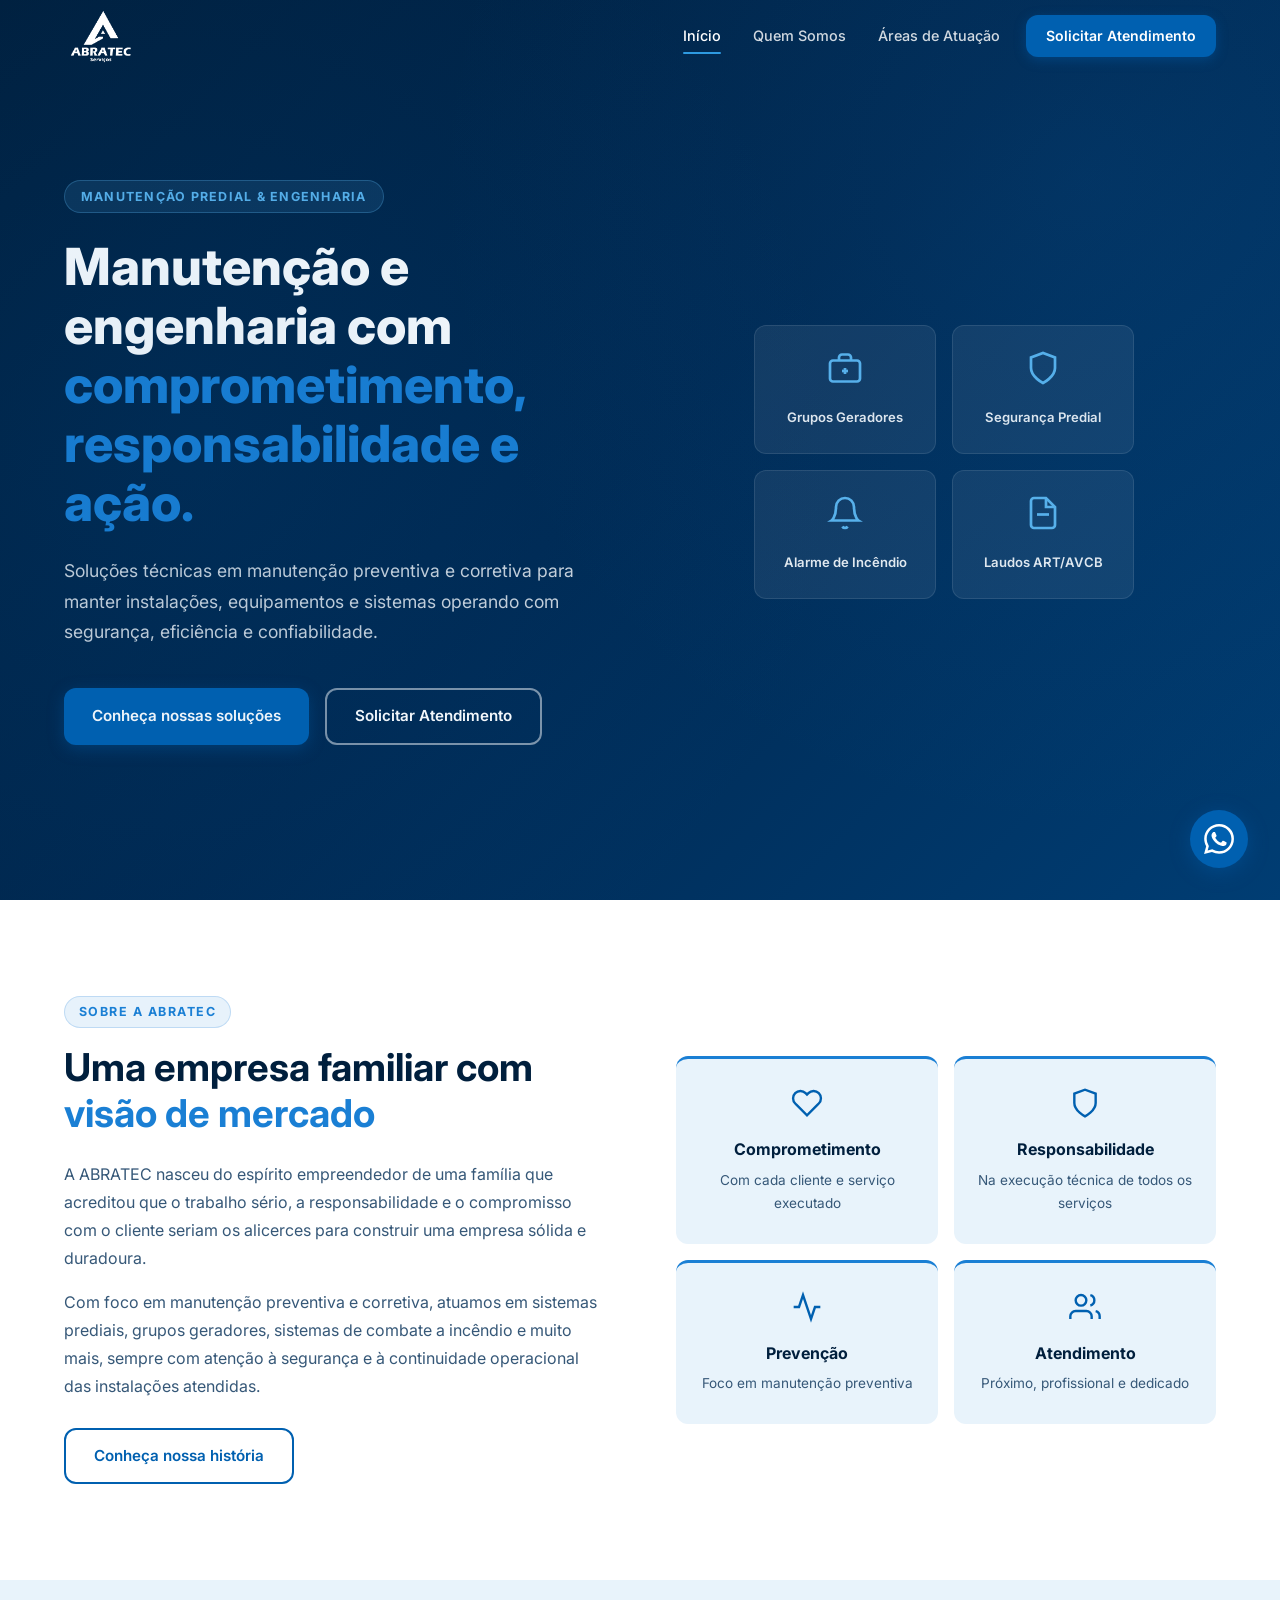
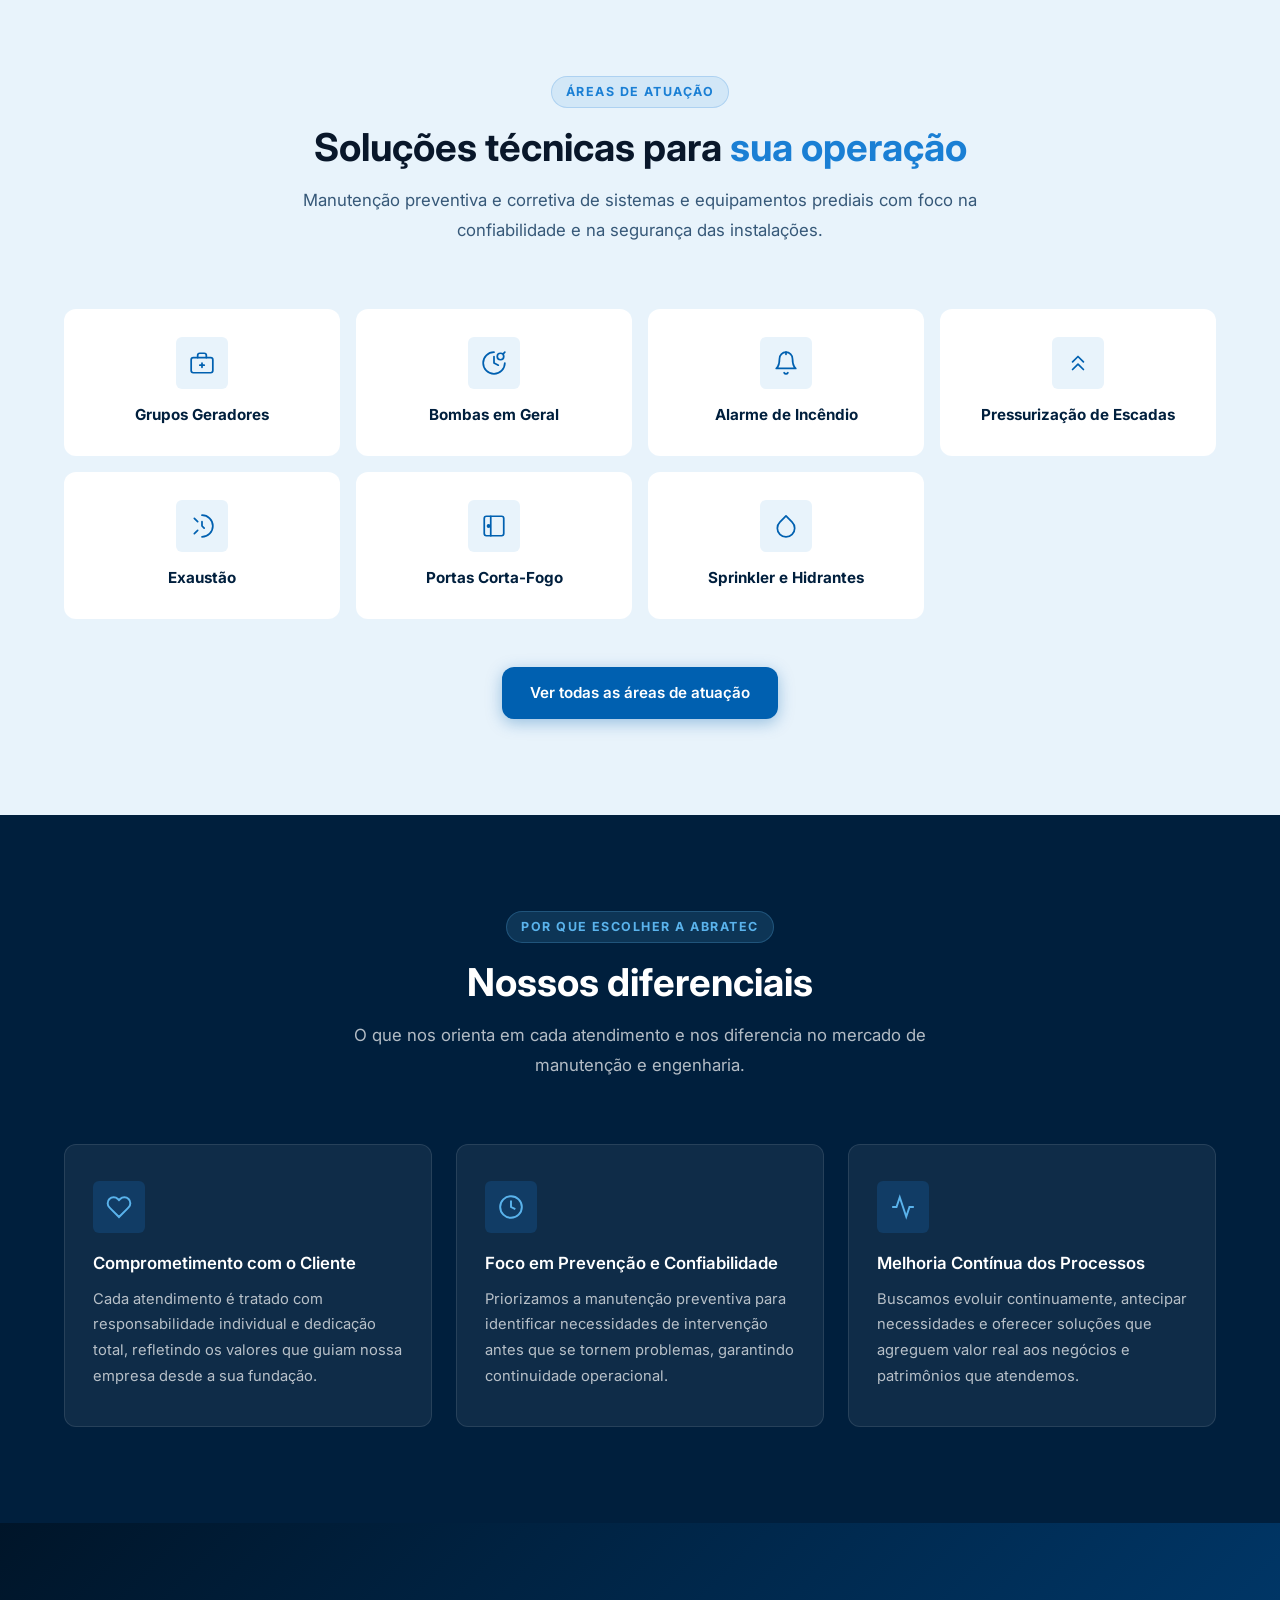
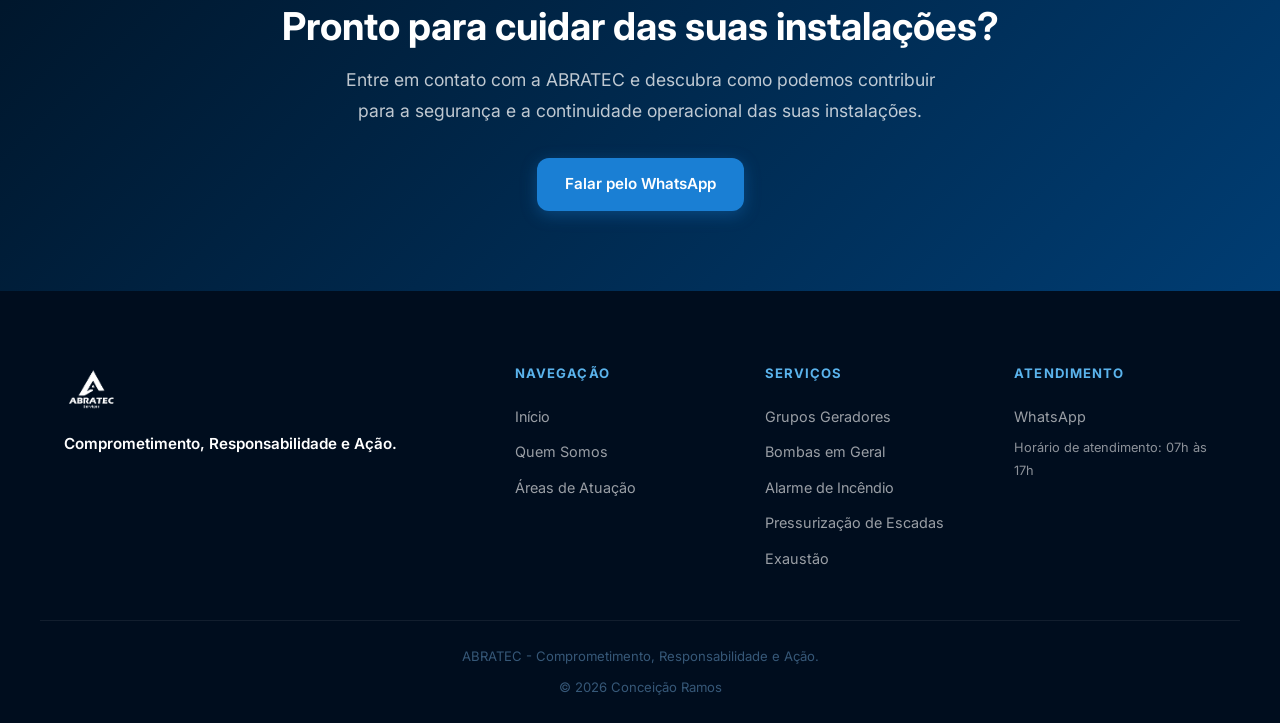
==== index.html @ 283c6325 "subida inicial" ====
<!DOCTYPE html>
<html lang="pt-BR">
<head>
  <meta charset="UTF-8">
  <meta name="viewport" content="width=device-width, initial-scale=1.0">
  <title>ABRATEC | Manutenção Predial, Sistemas de Segurança e Engenharia</title>
  <meta name="description" content="Conheça a ABRATEC, especializada em manutenção preventiva e corretiva de grupos geradores, bombas, sistemas de incêndio, pressurização, exaustão e soluções técnicas para AVCB.">
  <meta property="og:type"        content="website">
  <meta property="og:locale"      content="pt_BR">
  <meta property="og:site_name"   content="ABRATEC">
  <meta property="og:title"       content="ABRATEC | Manutenção Predial, Sistemas de Segurança e Engenharia">
  <meta property="og:description" content="Soluções técnicas em manutenção preventiva e corretiva para instalações, equipamentos e sistemas prediais.">
  <meta property="og:image"        content="assets/logob.png">
  <link rel="icon" type="image/png" href="assets/Logo.jpg">
  <link rel="preconnect" href="https://fonts.googleapis.com">
  <link rel="preconnect" href="https://fonts.gstatic.com" crossorigin>
  <link href="https://fonts.googleapis.com/css2?family=Inter:wght@300;400;500;600;700;800&display=swap" rel="stylesheet">
  <link rel="stylesheet" href="styles.css">
</head>
<body data-page="home">

  <div id="site-header"></div>

  <main>

    <!-- HERO -->
    <section class="hero" id="inicio">
      <div class="hero-bg" aria-hidden="true"></div>
      <div class="container hero-container">
        <div class="hero-content reveal">
          <span class="hero-badge">Manutenção Predial &amp; Engenharia</span>
          <h1>Manutenção e engenharia com <span class="accent">comprometimento, responsabilidade e ação.</span></h1>
          <p class="hero-desc">Soluções técnicas em manutenção preventiva e corretiva para manter instalações, equipamentos e sistemas operando com segurança, eficiência e confiabilidade.</p>
          <div class="hero-buttons">
            <a href="servicos.html" class="btn-primary">Conheça nossas soluções</a>
            <a href="https://w.app/abratec" data-wa-link class="btn-secondary" target="_blank" rel="noopener noreferrer">Solicitar Atendimento</a>
          </div>
        </div>
        <div class="hero-visual reveal reveal-d2" aria-hidden="true">
          <div class="hero-card-grid">
            <div class="hero-card">
              <div class="hero-card-icon"><svg viewBox="0 0 24 24" fill="none" stroke="currentColor" stroke-width="1.8"><rect x="2" y="7" width="20" height="14" rx="2"/><path d="M16 7V5a2 2 0 0 0-2-2h-4a2 2 0 0 0-2 2v2"/><line x1="12" y1="12" x2="12" y2="16"/><line x1="10" y1="14" x2="14" y2="14"/></svg></div>
              <p>Grupos Geradores</p>
            </div>
            <div class="hero-card">
              <div class="hero-card-icon"><svg viewBox="0 0 24 24" fill="none" stroke="currentColor" stroke-width="1.8"><path d="M12 22s8-4 8-10V5l-8-3-8 3v7c0 6 8 10 8 10z"/></svg></div>
              <p>Segurança Predial</p>
            </div>
            <div class="hero-card">
              <div class="hero-card-icon"><svg viewBox="0 0 24 24" fill="none" stroke="currentColor" stroke-width="1.8"><path d="M18 8A6 6 0 0 0 6 8c0 7-3 9-3 9h18s-3-2-3-9"/><path d="M13.73 21a2 2 0 0 1-3.46 0"/></svg></div>
              <p>Alarme de Incêndio</p>
            </div>
            <div class="hero-card">
              <div class="hero-card-icon"><svg viewBox="0 0 24 24" fill="none" stroke="currentColor" stroke-width="1.8"><path d="M14 2H6a2 2 0 0 0-2 2v16a2 2 0 0 0 2 2h12a2 2 0 0 0 2-2V8z"/><polyline points="14 2 14 8 20 8"/><line x1="16" y1="13" x2="8" y2="13"/></svg></div>
              <p>Laudos ART/AVCB</p>
            </div>
          </div>
        </div>
      </div>
    </section>

    <!-- SOBRE -->
    <section class="sobre-home section-pad">
      <div class="container">
        <div class="sobre-grid">
          <div class="sobre-text reveal">
            <span class="section-label">Sobre a ABRATEC</span>
            <h2>Uma empresa familiar com <span class="accent">visão de mercado</span></h2>
            <p>A ABRATEC nasceu do espírito empreendedor de uma família que acreditou que o trabalho sério, a responsabilidade e o compromisso com o cliente seriam os alicerces para construir uma empresa sólida e duradoura.</p>
            <p>Com foco em manutenção preventiva e corretiva, atuamos em sistemas prediais, grupos geradores, sistemas de combate a incêndio e muito mais, sempre com atenção à segurança e à continuidade operacional das instalações atendidas.</p>
            <a href="quem-somos.html" class="btn-outline">Conheça nossa história</a>
          </div>
          <div class="sobre-visual reveal reveal-d2" aria-hidden="true">
            <div class="sobre-stat">
              <div class="stat-icon"><svg viewBox="0 0 24 24" fill="none" stroke="currentColor" stroke-width="1.8"><path d="M20.84 4.61a5.5 5.5 0 0 0-7.78 0L12 5.67l-1.06-1.06a5.5 5.5 0 0 0-7.78 7.78l1.06 1.06L12 21.23l7.78-7.78 1.06-1.06a5.5 5.5 0 0 0 0-7.78z"/></svg></div>
              <h4>Comprometimento</h4>
              <p>Com cada cliente e serviço executado</p>
            </div>
            <div class="sobre-stat">
              <div class="stat-icon"><svg viewBox="0 0 24 24" fill="none" stroke="currentColor" stroke-width="1.8"><path d="M12 22s8-4 8-10V5l-8-3-8 3v7c0 6 8 10 8 10z"/></svg></div>
              <h4>Responsabilidade</h4>
              <p>Na execução técnica de todos os serviços</p>
            </div>
            <div class="sobre-stat">
              <div class="stat-icon"><svg viewBox="0 0 24 24" fill="none" stroke="currentColor" stroke-width="1.8"><polyline points="22 12 18 12 15 21 9 3 6 12 2 12"/></svg></div>
              <h4>Prevenção</h4>
              <p>Foco em manutenção preventiva</p>
            </div>
            <div class="sobre-stat">
              <div class="stat-icon"><svg viewBox="0 0 24 24" fill="none" stroke="currentColor" stroke-width="1.8"><path d="M17 21v-2a4 4 0 0 0-4-4H5a4 4 0 0 0-4 4v2"/><circle cx="9" cy="7" r="4"/><path d="M23 21v-2a4 4 0 0 0-3-3.87"/><path d="M16 3.13a4 4 0 0 1 0 7.75"/></svg></div>
              <h4>Atendimento</h4>
              <p>Próximo, profissional e dedicado</p>
            </div>
          </div>
        </div>
      </div>
    </section>

    <!-- SERVIÇOS RESUMO -->
    <section class="servicos-resumo section-pad">
      <div class="container">
        <div class="section-header reveal">
          <span class="section-label">Áreas de Atuação</span>
          <h2>Soluções técnicas para <span class="accent">sua operação</span></h2>
          <p>Manutenção preventiva e corretiva de sistemas e equipamentos prediais com foco na confiabilidade e na segurança das instalações.</p>
        </div>
        <div class="servicos-mini-grid" id="servicosResumoGrid">
          <!-- Injetado pelo script.js -->
        </div>
        <div class="servicos-resumo-cta reveal">
          <a href="servicos.html" class="btn-primary">Ver todas as áreas de atuação</a>
        </div>
      </div>
    </section>

    <!-- DIFERENCIAIS -->
    <section class="diferenciais-home section-pad">
      <div class="container">
        <div class="section-header reveal">
          <span class="section-label">Por que escolher a ABRATEC</span>
          <h2>Nossos diferenciais</h2>
          <p>O que nos orienta em cada atendimento e nos diferencia no mercado de manutenção e engenharia.</p>
        </div>
        <div class="dif-home-grid">
          <div class="dif-home-card reveal">
            <div class="dif-home-icon"><svg viewBox="0 0 24 24" fill="none" stroke="currentColor" stroke-width="1.8"><path d="M20.84 4.61a5.5 5.5 0 0 0-7.78 0L12 5.67l-1.06-1.06a5.5 5.5 0 0 0-7.78 7.78l1.06 1.06L12 21.23l7.78-7.78 1.06-1.06a5.5 5.5 0 0 0 0-7.78z"/></svg></div>
            <h3>Comprometimento com o Cliente</h3>
            <p>Cada atendimento é tratado com responsabilidade individual e dedicação total, refletindo os valores que guiam nossa empresa desde a sua fundação.</p>
          </div>
          <div class="dif-home-card reveal reveal-d1">
            <div class="dif-home-icon"><svg viewBox="0 0 24 24" fill="none" stroke="currentColor" stroke-width="1.8"><circle cx="12" cy="12" r="10"/><path d="M12 6v6l4 2"/></svg></div>
            <h3>Foco em Prevenção e Confiabilidade</h3>
            <p>Priorizamos a manutenção preventiva para identificar necessidades de intervenção antes que se tornem problemas, garantindo continuidade operacional.</p>
          </div>
          <div class="dif-home-card reveal reveal-d2">
            <div class="dif-home-icon"><svg viewBox="0 0 24 24" fill="none" stroke="currentColor" stroke-width="1.8"><polyline points="22 12 18 12 15 21 9 3 6 12 2 12"/></svg></div>
            <h3>Melhoria Contínua dos Processos</h3>
            <p>Buscamos evoluir continuamente, antecipar necessidades e oferecer soluções que agreguem valor real aos negócios e patrimônios que atendemos.</p>
          </div>
        </div>
      </div>
    </section>

    <!-- CTA BAND -->
    <section class="cta-band">
      <div class="container cta-band-inner">
        <h2>Pronto para cuidar das suas instalações?</h2>
        <p>Entre em contato com a ABRATEC e descubra como podemos contribuir para a segurança e a continuidade operacional das suas instalações.</p>
        <div class="cta-band-buttons">
          <a href="https://w.app/abratec" data-wa-link class="btn-blue-light" target="_blank" rel="noopener noreferrer">Falar pelo WhatsApp</a>
        </div>
      </div>
    </section>

  </main>

  <div id="site-footer"></div>
  <div id="site-float"></div>

  <script src="config.js"></script>
  <script src="components.js"></script>
  <script src="script.js"></script>
</body>
</html>
---- styles.css ----
/* ============================================================
   ABRATEC — Estilos Globais (todas as páginas)
   Paleta: exclusivamente tons de azul + branco
   ============================================================ */
:root {
  --navy-900:  #000d1e;
  --navy-800:  #001529;
  --navy-700:  #001f3d;
  --navy-600:  #002952;
  --blue-500:  #003d73;
  --blue-400:  #004f94;
  --blue-300:  #0060b0;
  --blue-200:  #1a7fd4;
  --blue-150:  #2e9ae0;
  --blue-100:  #5ab3ec;
  --blue-050:  #c2e0f6;
  --sky:       #e8f3fb;
  --sky-deep:  #d0e8f5;
  --white:     #ffffff;
  --off-white: #f2f7fb;
  --text:      #09172a;
  --text-muted:#365878;
  --radius-sm: 6px;
  --radius:    12px;
  --radius-lg: 20px;
  --shadow-sm: 0 2px 8px rgba(0,20,60,.08);
  --shadow:    0 6px 24px rgba(0,20,60,.13);
  --shadow-lg: 0 16px 48px rgba(0,20,60,.2);
  --transition:all .25s ease;
  --header-h:  72px;
}

*,*::before,*::after{box-sizing:border-box;margin:0;padding:0}
html{scroll-behavior:smooth}
body{font-family:'Inter',sans-serif;color:var(--text);background:var(--white);line-height:1.6;-webkit-font-smoothing:antialiased}
img{max-width:100%;height:auto;display:block}
a{color:inherit;text-decoration:none}
ul{list-style:none}
button{font-family:inherit;cursor:pointer;border:none;background:none}
input,select,textarea{font-family:inherit;font-size:inherit}
[hidden]{display:none!important}

.container{width:100%;max-width:1200px;margin:0 auto;padding:0 24px}
.section-pad{padding:96px 0}

h1{font-size:clamp(2rem,4vw,3.2rem);font-weight:800;line-height:1.15}
h2{font-size:clamp(1.6rem,3vw,2.4rem);font-weight:700;line-height:1.2}
h3{font-size:1.2rem;font-weight:600;line-height:1.3}
p{line-height:1.75;color:var(--text-muted)}
.accent{color:var(--blue-200)}

.section-header{text-align:center;max-width:720px;margin:0 auto 64px}
.section-header h2{margin-bottom:16px}
.section-header p{font-size:1.05rem}
.section-label{display:inline-block;font-size:.78rem;font-weight:700;letter-spacing:.12em;text-transform:uppercase;color:var(--blue-200);background:rgba(26,127,212,.1);border:1px solid rgba(26,127,212,.2);padding:5px 14px;border-radius:20px;margin-bottom:16px}

/* Buttons */
.btn-primary,.btn-secondary,.btn-outline,.btn-blue-light{display:inline-flex;align-items:center;gap:8px;padding:14px 28px;border-radius:var(--radius);font-weight:600;font-size:.95rem;transition:var(--transition);cursor:pointer;text-align:center;justify-content:center}
.btn-primary{background:var(--blue-300);color:var(--white);box-shadow:0 4px 16px rgba(0,96,176,.35)}
.btn-primary:hover{background:var(--blue-400);transform:translateY(-2px);box-shadow:0 6px 20px rgba(0,96,176,.45)}
.btn-secondary{background:transparent;color:var(--white);border:2px solid rgba(255,255,255,.5)}
.btn-secondary:hover{background:rgba(255,255,255,.1);border-color:var(--white);transform:translateY(-2px)}
.btn-outline{background:transparent;color:var(--blue-300);border:2px solid var(--blue-300)}
.btn-outline:hover{background:var(--blue-300);color:var(--white);transform:translateY(-2px)}
.btn-blue-light{background:var(--blue-200);color:var(--white);box-shadow:0 4px 16px rgba(26,127,212,.35)}
.btn-blue-light:hover{background:var(--blue-300);transform:translateY(-2px)}

/* Reveal */
.reveal{opacity:0;transform:translateY(28px);transition:opacity .6s ease,transform .6s ease}
.reveal.reveal-d1{transition-delay:.1s}
.reveal.reveal-d2{transition-delay:.2s}
.reveal.reveal-d3{transition-delay:.3s}
.reveal.reveal-d4{transition-delay:.4s}
.reveal.visible{opacity:1;transform:none}

/* ── HEADER ─────────────────────── */
#mainHeader{position:fixed;top:0;left:0;right:0;z-index:1000;height:var(--header-h);background:transparent;transition:background .35s,box-shadow .35s}
#mainHeader.scrolled{background:rgba(0,21,41,.96);backdrop-filter:blur(12px);box-shadow:0 2px 20px rgba(0,0,0,.25)}
body.page-inner #mainHeader{background:var(--navy-800);box-shadow:0 2px 16px rgba(0,0,0,.2)}
.header-inner{display:flex;align-items:center;justify-content:space-between;height:100%;max-width:1200px;margin:0 auto;padding:0 24px}
.logo-link{display:flex;align-items:center;flex-shrink:0}
.logo-img{height:70px;width:auto;filter:brightness(10)}
.nav-links{display:flex;align-items:center;gap:4px}
.nav-link{color:rgba(255,255,255,.82);font-size:.9rem;font-weight:500;padding:8px 14px;border-radius:var(--radius-sm);transition:var(--transition);position:relative}
.nav-link::after{content:'';position:absolute;bottom:2px;left:14px;right:14px;height:2px;background:var(--blue-150);transform:scaleX(0);transition:transform .25s;border-radius:2px}
.nav-link:hover,.nav-link.active{color:var(--white)}
.nav-link:hover::after,.nav-link.active::after{transform:scaleX(1)}
.btn-nav-cta{background:var(--blue-300);color:var(--white)!important;padding:10px 20px;border-radius:var(--radius);font-weight:600;font-size:.88rem;margin-left:8px;transition:var(--transition);box-shadow:0 3px 12px rgba(0,96,176,.4);white-space:nowrap}
.btn-nav-cta:hover{background:var(--blue-400);transform:translateY(-1px)}
.btn-nav-cta::after{display:none!important}
.hamburger{display:none;flex-direction:column;justify-content:center;gap:5px;width:40px;height:40px;padding:6px}
.hamburger span{display:block;height:2px;background:var(--white);border-radius:2px;transition:var(--transition)}
.hamburger.open span:nth-child(1){transform:translateY(7px) rotate(45deg)}
.hamburger.open span:nth-child(2){opacity:0}
.hamburger.open span:nth-child(3){transform:translateY(-7px) rotate(-45deg)}

/* ── PAGE BANNER (sub-pages) ─────── */
.page-banner{background:linear-gradient(135deg,var(--navy-700) 0%,var(--navy-600) 60%,var(--blue-500) 100%);padding:calc(var(--header-h) + 64px) 0 64px;text-align:center;color:var(--white);position:relative;overflow:hidden}
body[data-page="servicos"] .page-banner{padding:calc(var(--header-h) + 32px) 0 32px}
.page-banner::before{content:'';position:absolute;inset:0;background:radial-gradient(circle at 80% 50%,rgba(26,127,212,.08) 0%,transparent 60%);pointer-events:none}
.page-banner .container{position:relative;z-index:1}
.page-banner h1{color:var(--white);margin-bottom:12px}
.page-banner .breadcrumb{font-size:.88rem;color:rgba(255,255,255,.65);display:flex;justify-content:center;align-items:center;gap:8px}
.page-banner .breadcrumb a{color:var(--blue-100)}
.page-banner .breadcrumb a:hover{color:var(--white)}
.page-banner .breadcrumb span{color:rgba(255,255,255,.4)}

/* ── HERO ────────────────────────── */
.hero{min-height:100vh;background:linear-gradient(135deg,var(--navy-700) 0%,var(--navy-600) 50%,var(--blue-500) 100%);display:flex;align-items:center;position:relative;overflow:hidden;padding:calc(var(--header-h) + 48px) 0 96px}
.hero-bg{position:absolute;inset:0;background-image:radial-gradient(circle at 15% 50%,rgba(0,96,176,.12) 0%,transparent 55%),radial-gradient(circle at 85% 20%,rgba(26,127,212,.1) 0%,transparent 50%);pointer-events:none}
.hero-container{display:grid;grid-template-columns:1fr 1fr;gap:64px;align-items:center}
.hero-content{color:var(--white)}
.hero-badge{display:inline-block;font-size:.78rem;font-weight:700;letter-spacing:.1em;text-transform:uppercase;color:var(--blue-100);background:rgba(90,179,236,.12);border:1px solid rgba(90,179,236,.3);padding:6px 16px;border-radius:20px;margin-bottom:24px}
.hero h1{color:var(--white);margin-bottom:24px}
.hero-desc{font-size:1.1rem;color:rgba(255,255,255,.8);margin-bottom:40px;max-width:540px}
.hero-buttons{display:flex;gap:16px;flex-wrap:wrap}
.hero-visual{display:flex;align-items:center;justify-content:center}
.hero-card-grid{display:grid;grid-template-columns:1fr 1fr;gap:16px;width:100%;max-width:380px}
.hero-card{background:rgba(255,255,255,.07);border:1px solid rgba(255,255,255,.1);border-radius:var(--radius);padding:24px 20px;text-align:center;transition:var(--transition)}
.hero-card:hover{background:rgba(255,255,255,.13);transform:translateY(-4px);border-color:rgba(90,179,236,.4)}
.hero-card-icon{color:var(--blue-100);margin-bottom:12px}
.hero-card-icon svg{width:36px;height:36px;margin:0 auto}
.hero-card p{font-size:.82rem;font-weight:600;color:rgba(255,255,255,.9);margin:0}

/* ── SOBRE HOME ──────────────────── */
.sobre-home{background:var(--white)}
.sobre-grid{display:grid;grid-template-columns:1fr 1fr;gap:72px;align-items:center}
.sobre-visual{display:grid;grid-template-columns:1fr 1fr;gap:16px}
.sobre-stat{background:var(--sky);border-radius:var(--radius);padding:28px 24px;text-align:center;border-top:3px solid var(--blue-200);transition:var(--transition)}
.sobre-stat:hover{transform:translateY(-4px);box-shadow:var(--shadow)}
.sobre-stat .stat-icon{color:var(--blue-300);margin-bottom:10px}
.sobre-stat .stat-icon svg{width:32px;height:32px;margin:0 auto}
.sobre-stat h4{color:var(--navy-700);margin-bottom:6px;font-size:1rem}
.sobre-stat p{font-size:.85rem;margin:0}
.sobre-text h2{margin-bottom:24px;color:var(--navy-700)}
.sobre-text p{margin-bottom:16px}
.sobre-text .btn-outline{margin-top:12px}

/* ── SERVIÇOS RESUMO HOME ────────── */
.servicos-resumo{background:var(--sky)}
.servicos-mini-grid{display:grid;grid-template-columns:repeat(4,1fr);gap:16px;margin-bottom:48px}
.servico-mini{background:var(--white);border-radius:var(--radius);padding:28px 20px;text-align:center;border-bottom:3px solid transparent;transition:var(--transition)}
.servico-mini:hover{border-bottom-color:var(--blue-200);transform:translateY(-4px);box-shadow:var(--shadow)}
.servico-mini-icon{width:52px;height:52px;background:var(--sky);border-radius:var(--radius-sm);display:flex;align-items:center;justify-content:center;color:var(--blue-300);margin:0 auto 16px}
.servico-mini-icon svg{width:26px;height:26px}
.servico-mini h4{color:var(--navy-700);font-size:.95rem;line-height:1.3}
.servicos-resumo-cta{text-align:center}

/* ── DIFERENCIAIS HOME ───────────── */
.diferenciais-home{background:var(--navy-700)}
.diferenciais-home .section-header{max-width:640px}
.diferenciais-home .section-header h2{color:var(--white)}
.diferenciais-home .section-header p{color:rgba(255,255,255,.7)}
.diferenciais-home .section-label{background:rgba(90,179,236,.15);color:var(--blue-100);border-color:rgba(90,179,236,.25)}
.dif-home-grid{display:grid;grid-template-columns:repeat(3,1fr);gap:24px}
.dif-home-card{background:rgba(255,255,255,.06);border:1px solid rgba(255,255,255,.1);border-radius:var(--radius);padding:36px 28px;transition:var(--transition)}
.dif-home-card:hover{background:rgba(255,255,255,.1);transform:translateY(-4px);border-color:rgba(90,179,236,.3)}
.dif-home-icon{width:52px;height:52px;background:rgba(26,127,212,.2);border-radius:var(--radius-sm);display:flex;align-items:center;justify-content:center;color:var(--blue-100);margin-bottom:20px}
.dif-home-icon svg{width:26px;height:26px}
.dif-home-card h3{color:var(--white);margin-bottom:12px;font-size:1.05rem}
.dif-home-card p{color:rgba(255,255,255,.7);font-size:.92rem}

/* ── EQUIPE TEASER HOME ──────────── */
.equipe-teaser{background:var(--off-white)}
.equipe-teaser-inner{display:grid;grid-template-columns:1fr 1fr;gap:64px;align-items:center}
.equipe-teaser-text h2{color:var(--navy-700);margin-bottom:16px}
.equipe-teaser-text p{margin-bottom:24px}
.eq-avatars{display:flex;gap:16px;flex-wrap:wrap}
.eq-avatar{width:72px;height:72px;border-radius:50%;background:var(--sky-deep);border:3px solid var(--blue-100);display:flex;align-items:center;justify-content:center;color:var(--blue-300);transition:var(--transition)}
.eq-avatar:hover{border-color:var(--blue-200);transform:scale(1.05)}
.eq-avatar svg{width:32px;height:32px}

/* ── CTA BAND ────────────────────── */
.cta-band{background:linear-gradient(135deg,var(--navy-800),var(--blue-500));padding:80px 0;text-align:center;position:relative;overflow:hidden}
.cta-band-inner{position:relative;z-index:1}
.cta-band h2{color:var(--white);margin-bottom:16px}
.cta-band p{color:rgba(255,255,255,.75);font-size:1.1rem;margin-bottom:32px;max-width:600px;margin-left:auto;margin-right:auto}
.cta-band-buttons{display:flex;gap:16px;justify-content:center;flex-wrap:wrap}

/* ── QUEM SOMOS ──────────────────── */
.qs-block{display:grid;grid-template-columns:80px 1fr;gap:32px;background:var(--white);border-radius:var(--radius-lg);padding:40px;margin-bottom:24px;box-shadow:var(--shadow-sm);border-left:4px solid var(--blue-200);transition:var(--transition)}
.qs-block:hover{box-shadow:var(--shadow)}
.qs-block-icon{width:64px;height:64px;background:linear-gradient(135deg,var(--blue-300),var(--blue-200));border-radius:var(--radius);display:flex;align-items:center;justify-content:center;color:var(--white);flex-shrink:0;margin-top:4px}
.qs-block-icon svg{width:30px;height:30px}
.qs-block-content h3{color:var(--navy-700);margin-bottom:16px;font-size:1.3rem}
.qs-block-content p{margin-bottom:14px}
.qs-block-content p:last-child{margin-bottom:0}
.qs-compromisso{background:linear-gradient(135deg,var(--navy-700),var(--blue-500));border-radius:var(--radius-lg);padding:52px 60px;margin:40px 0;position:relative;overflow:hidden}
.qs-compromisso::before{content:'\201C';position:absolute;top:-20px;left:28px;font-size:10rem;color:rgba(255,255,255,.06);font-family:Georgia,serif;line-height:1}
blockquote{position:relative;z-index:1}
blockquote p{font-size:1.15rem;color:rgba(255,255,255,.92);line-height:1.8;font-style:italic;margin-bottom:20px}
blockquote cite{font-size:.88rem;font-style:normal;color:var(--blue-100);font-weight:600}
.mvv-grid{display:grid;grid-template-columns:repeat(3,1fr);gap:24px;margin-top:48px}
.mvv-card{background:var(--sky);border-radius:var(--radius);padding:36px 28px;border-top:4px solid var(--blue-200);transition:var(--transition)}
.mvv-card:hover{transform:translateY(-4px);box-shadow:var(--shadow)}
.mvv-icon{width:48px;height:48px;background:rgba(0,61,115,.08);border-radius:var(--radius-sm);display:flex;align-items:center;justify-content:center;color:var(--blue-300);margin-bottom:20px}
.mvv-icon svg{width:24px;height:24px}
.mvv-card h3{color:var(--navy-700);margin-bottom:14px}
.mvv-card p{font-size:.92rem}
.valores-list li{font-size:.92rem;color:var(--text-muted);padding:6px 0;border-bottom:1px solid var(--blue-050);display:flex;align-items:center;gap:10px}
.valores-list li::before{content:'';width:8px;height:8px;border-radius:50%;background:var(--blue-200);flex-shrink:0}
.valores-list li:last-child{border-bottom:none}

/* ── SERVIÇOS PAGE ───────────────── */
.servicos-page{background:var(--off-white)}
.servicos-intro{padding:32px 0}
.servicos-grid-page{display:grid;grid-template-columns:repeat(auto-fill,minmax(300px,1fr));gap:24px;padding:32px 0 72px}
.servico-card{background:var(--white);border-radius:var(--radius-lg);padding:36px 28px;border:1px solid var(--blue-050);transition:var(--transition);display:flex;flex-direction:column;gap:16px}
.servico-card:hover{border-color:var(--blue-100);box-shadow:var(--shadow);transform:translateY(-4px)}
.servico-icon{width:60px;height:60px;background:linear-gradient(135deg,var(--blue-300),var(--blue-200));border-radius:var(--radius);display:flex;align-items:center;justify-content:center;color:var(--white)}
.servico-icon svg{width:30px;height:30px}
.servico-card h3{color:var(--navy-700);font-size:1.08rem}
.servico-card p{font-size:.92rem;line-height:1.7;flex:1}
.btn-wa-servico{display:inline-flex;align-items:center;gap:8px;padding:11px 20px;background:var(--blue-300);color:var(--white);border-radius:var(--radius-sm);font-size:.88rem;font-weight:600;width:fit-content;transition:var(--transition)}
.btn-wa-servico:hover{background:var(--blue-400);transform:translateY(-1px)}
.btn-wa-servico svg{width:18px;height:18px}
.servicos-page-cta{background:linear-gradient(135deg,var(--navy-700),var(--blue-500));border-radius:var(--radius-lg);padding:56px 48px;text-align:center;color:var(--white);margin-bottom:72px}
.servicos-page-cta h3{font-size:1.5rem;color:var(--white);margin-bottom:12px}
.servicos-page-cta p{color:rgba(255,255,255,.75);margin-bottom:28px;font-size:1.05rem}

/* ── EQUIPE PAGE ─────────────────── */
.equipe-aviso{display:flex;align-items:flex-start;gap:12px;background:rgba(0,96,176,.06);border:1px solid rgba(0,96,176,.2);border-radius:var(--radius);padding:18px 22px;margin-bottom:48px;font-size:.9rem}
.equipe-aviso svg{width:20px;height:20px;color:var(--blue-300);flex-shrink:0;margin-top:2px}
.equipe-aviso p{color:var(--text);line-height:1.5;margin:0}
.equipe-aviso code{background:rgba(0,0,0,.07);padding:1px 5px;border-radius:3px;font-size:.85rem}
.equipe-grid{display:grid;grid-template-columns:repeat(auto-fill,minmax(260px,1fr));gap:28px;padding-bottom:72px}
.equipe-card{background:var(--white);border-radius:var(--radius-lg);overflow:hidden;box-shadow:var(--shadow-sm);border:1px solid var(--blue-050);transition:var(--transition);text-align:center}
.equipe-card:hover{box-shadow:var(--shadow);transform:translateY(-4px);border-color:var(--blue-100)}
.equipe-foto{width:100%;aspect-ratio:1;background:linear-gradient(135deg,var(--sky),var(--sky-deep));display:flex;align-items:center;justify-content:center}
.equipe-foto img{width:100%;height:100%;object-fit:cover}
.foto-ph{width:88px;height:88px;border-radius:50%;background:var(--blue-050);display:flex;align-items:center;justify-content:center;color:var(--blue-200)}
.foto-ph svg{width:44px;height:44px}
.equipe-info{padding:28px 24px}
.equipe-info h3{color:var(--navy-700);margin-bottom:6px;font-size:1.05rem}
.equipe-cargo{font-size:.8rem;font-weight:700;color:var(--blue-200);text-transform:uppercase;letter-spacing:.07em;margin-bottom:14px}
.equipe-bio{font-size:.88rem;line-height:1.6}

/* ── CONTATO PAGE ────────────────── */
.contato-wrapper{display:grid;grid-template-columns:1fr 1.5fr;gap:64px;align-items:start;padding:72px 0}
.contato-info h3{color:var(--navy-700);font-size:1.35rem;margin-bottom:24px}
.btn-wa-grande{display:flex;align-items:center;gap:12px;background:var(--blue-300);color:var(--white);padding:16px 24px;border-radius:var(--radius);font-weight:700;font-size:1rem;margin-bottom:32px;transition:var(--transition);box-shadow:0 4px 16px rgba(0,96,176,.3)}
.btn-wa-grande:hover{background:var(--blue-400);transform:translateY(-2px)}
.btn-wa-grande svg{width:26px;height:26px;flex-shrink:0}
.contato-lista{display:flex;flex-direction:column;gap:20px}
.contato-lista li{display:flex;align-items:flex-start;gap:16px}
.contato-icon{width:44px;height:44px;background:var(--sky);border-radius:var(--radius-sm);display:flex;align-items:center;justify-content:center;color:var(--blue-300);flex-shrink:0}
.contato-icon svg{width:20px;height:20px}
.c-label{display:block;font-size:.75rem;font-weight:700;text-transform:uppercase;letter-spacing:.08em;color:var(--blue-200);margin-bottom:3px}
.c-valor{font-size:.95rem;font-weight:500;color:var(--text)}
.form-aviso{display:flex;gap:10px;align-items:flex-start;background:var(--sky);border:1px solid var(--blue-050);border-radius:var(--radius-sm);padding:13px 16px;margin-bottom:24px;font-size:.82rem;color:var(--text-muted);line-height:1.5}
.form-aviso svg{width:18px;height:18px;color:var(--blue-300);flex-shrink:0;margin-top:1px}
.form-row{display:grid;grid-template-columns:1fr 1fr;gap:16px}
.form-group{display:flex;flex-direction:column;gap:6px;margin-bottom:20px}
.form-group label{font-size:.85rem;font-weight:600;color:var(--navy-700)}
.form-group label span{color:var(--blue-200)}
.form-group input,.form-group textarea{padding:12px 14px;border:1.5px solid var(--blue-050);border-radius:var(--radius-sm);background:var(--sky);color:var(--text);transition:border-color .2s;outline:none;width:100%}
.form-group input:focus,.form-group textarea:focus{border-color:var(--blue-200);background:var(--white);box-shadow:0 0 0 3px rgba(26,127,212,.1)}
.form-group.error input,.form-group.error textarea{border-color:#c94040}
.form-err{font-size:.8rem;color:#c94040;display:none}
.form-group.error .form-err{display:block}
.btn-form-submit{width:100%;padding:16px;font-size:1rem;justify-content:center;border-radius:var(--radius-sm)}
.form-sucesso{background:linear-gradient(135deg,var(--navy-700),var(--blue-500));border-radius:var(--radius-lg);padding:48px 32px;text-align:center;color:var(--white)}
.sucesso-icon{width:72px;height:72px;background:var(--blue-200);border-radius:50%;display:flex;align-items:center;justify-content:center;margin:0 auto 24px}
.sucesso-icon svg{width:36px;height:36px;color:var(--white)}
.form-sucesso h3{color:var(--white);font-size:1.5rem;margin-bottom:12px}
.form-sucesso p{color:rgba(255,255,255,.8);margin-bottom:24px}

/* ── FOOTER ──────────────────────── */
#footer{background:var(--navy-900);color:rgba(255,255,255,.75)}
.footer-top{display:grid;grid-template-columns:2fr 1fr 1fr 1fr;gap:48px;max-width:1200px;margin:0 auto;padding:72px 24px 48px}
.footer-logo{height:52px;width:auto;margin-bottom:16px;filter:brightness(10)}
.footer-slogan{font-weight:600;font-size:.95rem;color:var(--white);margin-bottom:14px}
.footer-info{font-size:.85rem;color:rgba(255,255,255,.55);margin-bottom:4px}
.footer-info-sm{font-size:.8rem;margin-top:8px}
.footer-col h4{font-size:.82rem;font-weight:700;letter-spacing:.08em;text-transform:uppercase;color:var(--blue-100);margin-bottom:20px}
.footer-col ul{display:flex;flex-direction:column;gap:10px}
.footer-col a{font-size:.9rem;color:rgba(255,255,255,.6);transition:color .2s}
.footer-col a:hover{color:var(--white)}
.footer-bottom{border-top:1px solid rgba(255,255,255,.07);max-width:1200px;margin:0 auto;padding:24px;display:flex;flex-direction:column;justify-content:center;align-items:center;text-align:center;gap:8px;font-size:.82rem;color:rgba(255,255,255,.38)}

/* ── WHATSAPP + SCROLL TOP ───────── */
.whatsapp-float{position:fixed;bottom:32px;right:32px;z-index:900;width:58px;height:58px;background:var(--blue-300);border-radius:50%;display:flex;align-items:center;justify-content:center;box-shadow:0 4px 20px rgba(0,96,176,.4);transition:var(--transition);color:var(--white)}
.whatsapp-float svg{width:30px;height:30px}
.whatsapp-float:hover{background:var(--blue-400);transform:scale(1.1);box-shadow:0 6px 24px rgba(0,96,176,.55)}
.whatsapp-tooltip{position:absolute;right:68px;top:50%;transform:translateY(-50%);background:var(--navy-800);color:var(--white);font-size:.8rem;font-weight:600;padding:6px 12px;border-radius:var(--radius-sm);white-space:nowrap;opacity:0;pointer-events:none;transition:opacity .25s}
.whatsapp-tooltip::after{content:'';position:absolute;right:-6px;top:50%;transform:translateY(-50%);border:6px solid transparent;border-left-color:var(--navy-800);border-right:0}
.whatsapp-float:hover .whatsapp-tooltip{opacity:1}
.scroll-top{position:fixed;bottom:100px;right:34px;z-index:900;width:44px;height:44px;background:var(--navy-700);color:var(--white);border-radius:50%;display:flex;align-items:center;justify-content:center;box-shadow:var(--shadow);transition:var(--transition);opacity:.8}
.scroll-top:hover{background:var(--blue-300);opacity:1;transform:translateY(-2px)}
.scroll-top svg{width:20px;height:20px}

/* ── RESPONSIVE ──────────────────── */
@media(max-width:1024px){
  .hero-container{grid-template-columns:1fr;gap:48px}
  .hero-visual{max-width:420px;margin:0 auto}
  .hero-card-grid{max-width:360px}
  .sobre-grid{grid-template-columns:1fr;gap:48px}
  .servicos-mini-grid{grid-template-columns:repeat(2,1fr)}
  .dif-home-grid{grid-template-columns:1fr;gap:20px}
  .equipe-teaser-inner{grid-template-columns:1fr;gap:40px}
  .mvv-grid{grid-template-columns:repeat(2,1fr)}
  .footer-top{grid-template-columns:1fr 1fr;gap:36px}
  .contato-wrapper{grid-template-columns:1fr;gap:40px}
}
@media(max-width:768px){
  :root{--header-h:64px}
  .section-pad{padding:64px 0}
  .nav-links{position:fixed;top:var(--header-h);left:0;right:0;background:var(--navy-800);flex-direction:column;align-items:flex-start;padding:24px;gap:0;transform:translateY(-110%);opacity:0;pointer-events:none;transition:transform .35s ease,opacity .35s ease;box-shadow:0 8px 32px rgba(0,0,0,.4);z-index:999}
  .nav-links.open{transform:translateY(0);opacity:1;pointer-events:auto}
  .nav-link{padding:13px 4px;width:100%;font-size:1rem;border-bottom:1px solid rgba(255,255,255,.06)}
  .btn-nav-cta{margin-left:0;margin-top:12px;text-align:center;width:100%;display:block}
  .hamburger{display:flex}
  .hero{padding-top:calc(var(--header-h) + 32px)}
  .hero h1{font-size:1.9rem}
  .hero-desc{font-size:1rem}
  .hero-buttons{flex-direction:column}
  .hero-card-grid{grid-template-columns:1fr 1fr}
  .sobre-visual{grid-template-columns:1fr 1fr}
  .servicos-mini-grid{grid-template-columns:repeat(2,1fr)}
  .dif-home-grid{grid-template-columns:1fr}
  .qs-block{grid-template-columns:1fr;gap:20px;padding:28px}
  .qs-compromisso{padding:36px 28px}
  .mvv-grid{grid-template-columns:1fr}
  .servicos-grid-page{grid-template-columns:1fr}
  .servicos-page-cta{padding:40px 28px}
  .equipe-grid{grid-template-columns:1fr 1fr}
  .form-row{grid-template-columns:1fr}
  .footer-top{grid-template-columns:1fr;gap:32px;padding:48px 24px 36px}
  .whatsapp-float{bottom:20px;right:20px}
  .scroll-top{bottom:88px;right:22px}
}
@media(max-width:480px){
  .servicos-mini-grid{grid-template-columns:1fr 1fr}
  .sobre-visual{grid-template-columns:1fr}
  .equipe-grid{grid-template-columns:1fr}
  h1{font-size:1.7rem}
  h2{font-size:1.4rem}
  .qs-block{padding:20px}
  .qs-compromisso{padding:28px 20px}
}
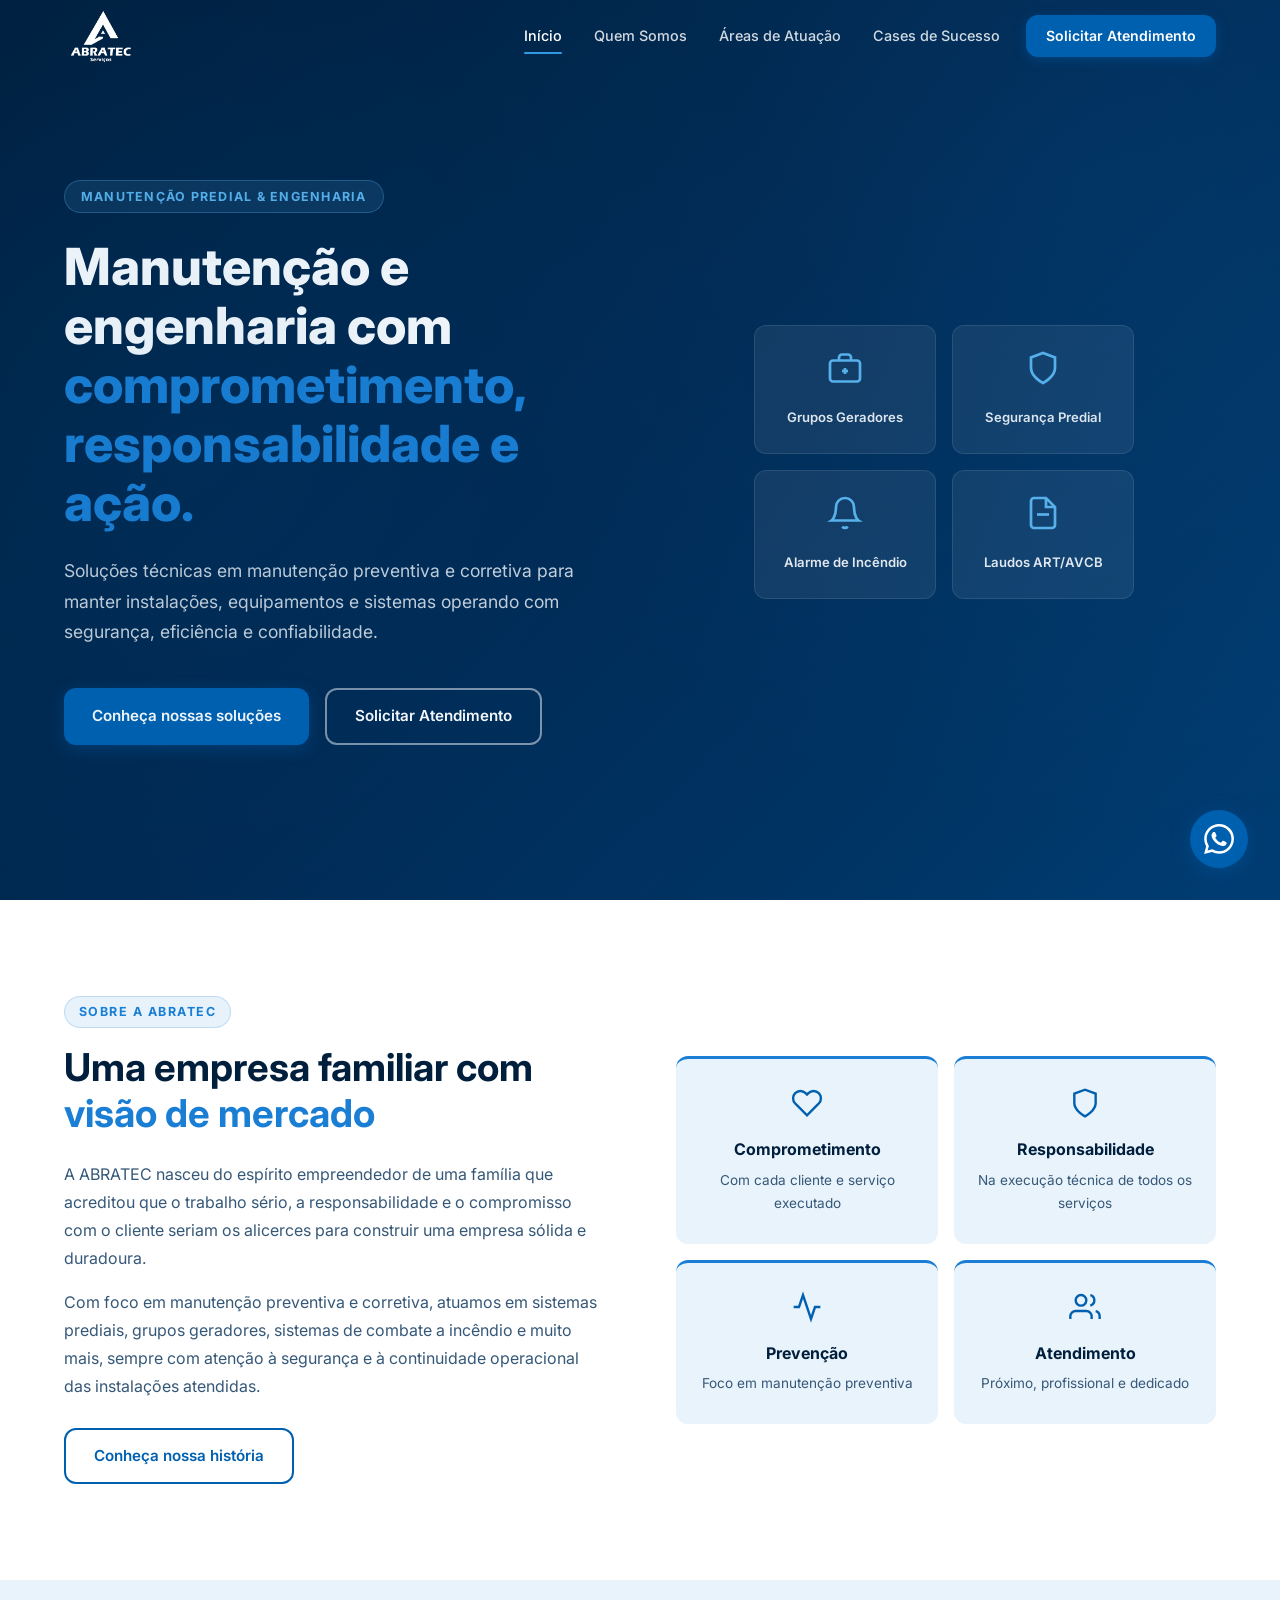
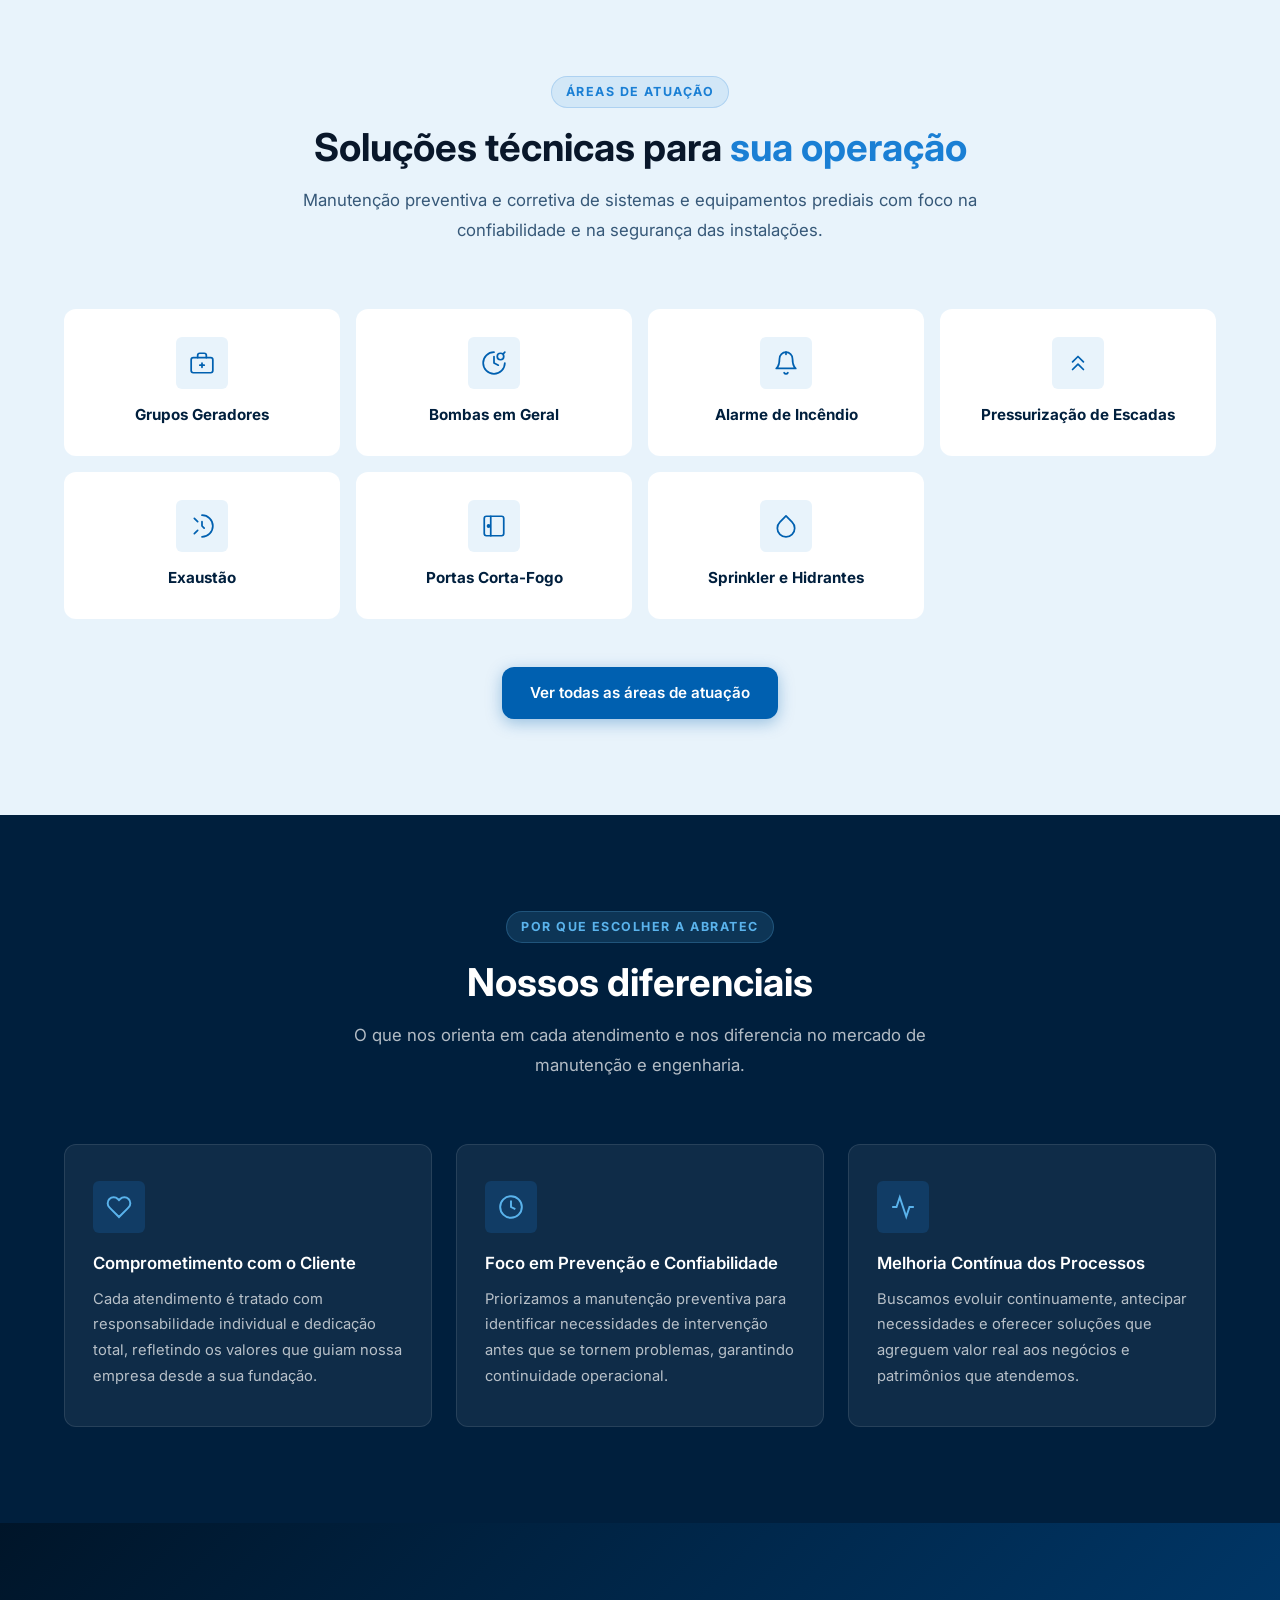
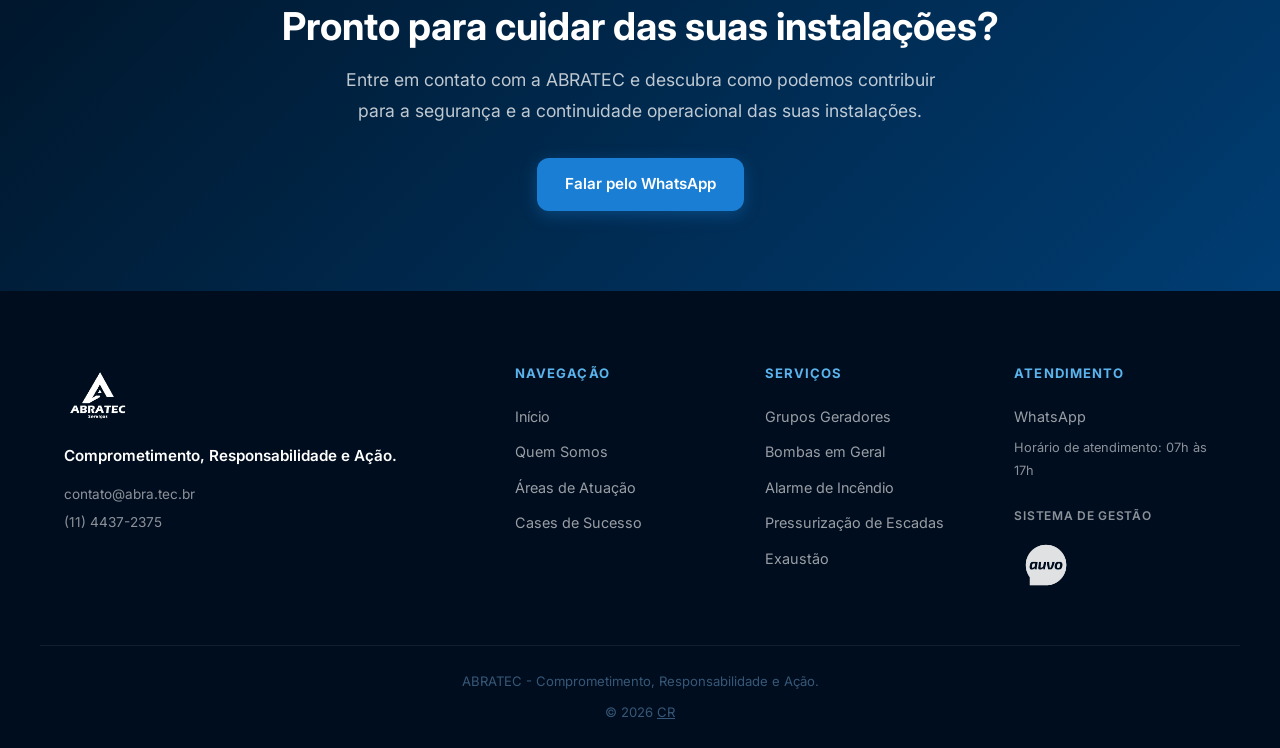
==== commit 77bc45f7: "ajuste telefonico" ====
--- a/index.html
+++ b/index.html
@@ -161,4 +161,4 @@
   <script src="components.js"></script>
   <script src="script.js"></script>
 </body>
-</html>
+</html>
--- a/styles.css
+++ b/styles.css
@@ -1,5 +1,5 @@
 /* ============================================================
-   ABRATEC — Estilos Globais (todas as páginas)
+   ABRATEC - Estilos Globais (todas as páginas)
    Paleta: exclusivamente tons de azul + branco
    ============================================================ */
 :root {
@@ -218,6 +218,68 @@
 .servicos-page-cta h3{font-size:1.5rem;color:var(--white);margin-bottom:12px}
 .servicos-page-cta p{color:rgba(255,255,255,.75);margin-bottom:28px;font-size:1.05rem}
 
+/* ── CASES DE SUCESSO ────────────── */
+.cases-intro{background:var(--navy-700);padding:28px 0;text-align:center}
+.cases-intro p{color:rgba(255,255,255,.78);max-width:780px;margin:0 auto;font-size:1.02rem}
+.cases-grid{display:grid;grid-template-columns:repeat(2,minmax(0,1fr));gap:24px;padding:32px 0 72px}
+.case-card{display:block;overflow:hidden;background:var(--white);border:1px solid var(--blue-050);border-radius:var(--radius-lg);box-shadow:var(--shadow-sm);transition:var(--transition);color:inherit}
+.case-card:hover{transform:translateY(-4px);border-color:var(--blue-100);box-shadow:var(--shadow)}
+.case-card:focus-visible{outline:3px solid var(--blue-200);outline-offset:4px}
+.case-card-image{width:100%;height:240px;object-fit:cover;background:var(--sky)}
+.case-card-content{padding:24px 28px 28px}
+.case-region{display:inline-block;margin-bottom:12px;color:var(--blue-300);font-size:.76rem;font-weight:700;letter-spacing:.08em;text-transform:uppercase}
+.case-card h2{margin-bottom:12px;color:var(--navy-700);font-size:1.25rem}
+.case-card p{font-size:.92rem;line-height:1.7}
+.case-card p+p{margin-top:10px}
+.reviews-section{background:var(--off-white);padding:64px 0 72px}
+.reviews-section .section-header{margin-bottom:36px}
+.reviews-layout{display:grid;grid-template-columns:minmax(220px,.8fr) minmax(0,1.7fr);gap:48px;align-items:center;max-width:900px;margin:0 auto 36px}
+.reviews-score{text-align:center}
+.reviews-score-label{margin-bottom:4px;font-weight:600;color:var(--text-muted)}
+.reviews-rating{display:flex;justify-content:center;align-items:baseline;gap:6px}
+.reviews-rating-value{font-size:clamp(3.2rem,6vw,4.5rem);font-weight:800;line-height:1;color:var(--navy-700);font-variant-numeric:tabular-nums}
+.reviews-rating-scale{font-size:1rem;color:var(--text-muted)}
+.reviews-stars{margin:8px 0;color:var(--blue-300);font-size:1.5rem;letter-spacing:.12em}
+.reviews-score>p:last-child{font-size:.9rem}
+.reviews-distribution{display:grid;gap:12px}
+.review-row{display:grid;grid-template-columns:82px minmax(0,1fr) 36px;gap:12px;align-items:center;color:var(--text-muted);font-size:.85rem}
+.review-count{font-variant-numeric:tabular-nums;text-align:right}
+.review-track{height:9px;overflow:hidden;background:var(--sky-deep);border-radius:20px}
+.review-fill{display:block;width:0;height:100%;background:linear-gradient(90deg,var(--blue-300),var(--blue-150));border-radius:inherit;transition:width 1.1s cubic-bezier(.2,.7,.2,1)}
+.review-quotes{display:grid;grid-template-columns:repeat(2,minmax(0,1fr));gap:20px;max-width:900px;margin:0 auto}
+.review-quote{height:100%;padding:24px 26px;background:var(--white);border:1px solid var(--blue-050);border-left:3px solid var(--blue-200);border-radius:var(--radius);box-shadow:var(--shadow-sm)}
+.review-quote blockquote{margin-bottom:12px;color:var(--navy-700);font-size:1rem;font-weight:500}
+.review-quote figcaption{color:var(--text-muted);font-size:.84rem}
+.case-detail-hero{display:grid;grid-template-columns:1.05fr 1fr;gap:48px;align-items:center;margin-top:36px;margin-bottom:32px}
+.case-detail-hero-image{width:100%;height:380px;object-fit:cover;object-position:center 45%;border-radius:var(--radius-lg);box-shadow:var(--shadow)}
+.case-detail-hero-copy h2{color:var(--navy-700);margin:10px 0 14px}
+.case-detail-hero-copy p{font-size:1rem}
+.case-facts-section{margin-bottom:40px}
+.case-facts{display:grid;grid-template-columns:repeat(auto-fit,minmax(200px,1fr));gap:14px}
+.case-fact{padding:18px 20px;background:var(--sky);border-left:3px solid var(--blue-200);border-radius:var(--radius-sm)}
+.case-fact dt{margin-bottom:5px;color:var(--blue-300);font-size:.75rem;font-weight:700;letter-spacing:.07em;text-transform:uppercase}
+.case-fact dd{color:var(--navy-700);font-size:.93rem;font-weight:600}
+.case-metrics{display:grid;grid-template-columns:repeat(3,minmax(0,1fr));gap:16px;margin-bottom:40px}
+.case-metric{display:flex;flex-direction:column;gap:5px;padding:22px;background:var(--navy-700);border-radius:var(--radius);text-align:center;color:var(--white)}
+.case-metric strong{color:var(--blue-100);font-size:2rem;line-height:1.1}
+.case-metric span{font-size:.9rem;font-weight:600}
+.case-metric small{color:rgba(255,255,255,.7);font-size:.78rem}
+.case-detail-sections{max-width:920px;margin-bottom:64px}
+.case-detail-section+.case-detail-section{margin-top:32px}
+.case-detail-section h2{margin-bottom:14px;color:var(--navy-700);font-size:1.45rem}
+.case-detail-section p{margin:0 0 14px}
+.case-detail-list{margin:10px 0 18px;padding-left:24px;list-style:disc}
+.case-detail-list li{padding:4px 0;color:var(--text-muted);line-height:1.7}
+.case-gallery-section{padding:52px 0 60px;background:var(--off-white)}
+.case-gallery-section h2{margin-bottom:24px;color:var(--navy-700)}
+.case-gallery{display:grid;grid-template-columns:repeat(3,minmax(0,1fr));gap:20px}
+.case-gallery-item{position:relative;overflow:hidden;background:var(--white);border:1px solid var(--blue-050);border-radius:var(--radius);box-shadow:var(--shadow-sm)}
+.case-gallery-item img{width:100%;aspect-ratio:4/3;object-fit:cover;background:var(--sky)}
+.case-gallery-phase{position:absolute;top:10px;left:10px;padding:4px 9px;background:rgba(0,21,41,.82);border-radius:20px;color:var(--white);font-size:.7rem;font-weight:700}
+.case-gallery-item figcaption{padding:12px 14px;color:var(--text-muted);font-size:.82rem;line-height:1.5}
+.case-detail-back{padding-top:32px;padding-bottom:64px}
+@media(prefers-reduced-motion:reduce){.review-fill{transition:none}}
+
 /* ── EQUIPE PAGE ─────────────────── */
 .equipe-aviso{display:flex;align-items:flex-start;gap:12px;background:rgba(0,96,176,.06);border:1px solid rgba(0,96,176,.2);border-radius:var(--radius);padding:18px 22px;margin-bottom:48px;font-size:.9rem}
 .equipe-aviso svg{width:20px;height:20px;color:var(--blue-300);flex-shrink:0;margin-top:2px}
@@ -268,15 +330,20 @@
 /* ── FOOTER ──────────────────────── */
 #footer{background:var(--navy-900);color:rgba(255,255,255,.75)}
 .footer-top{display:grid;grid-template-columns:2fr 1fr 1fr 1fr;gap:48px;max-width:1200px;margin:0 auto;padding:72px 24px 48px}
-.footer-logo{height:52px;width:auto;margin-bottom:16px;filter:brightness(10)}
+.footer-logo{height:64px;width:auto;margin-bottom:16px;filter:brightness(10)}
 .footer-slogan{font-weight:600;font-size:.95rem;color:var(--white);margin-bottom:14px}
 .footer-info{font-size:.85rem;color:rgba(255,255,255,.55);margin-bottom:4px}
 .footer-info-sm{font-size:.8rem;margin-top:8px}
+.footer-auvo{display:flex;flex-direction:column;align-items:flex-start;gap:8px;margin-top:24px}
+.footer-auvo span{font-size:.75rem;font-weight:600;letter-spacing:.06em;text-transform:uppercase;color:rgba(255,255,255,.55)}
+.footer-auvo img{width:64px;height:64px;object-fit:contain;filter:brightness(0) invert(1);opacity:.88}
 .footer-col h4{font-size:.82rem;font-weight:700;letter-spacing:.08em;text-transform:uppercase;color:var(--blue-100);margin-bottom:20px}
 .footer-col ul{display:flex;flex-direction:column;gap:10px}
 .footer-col a{font-size:.9rem;color:rgba(255,255,255,.6);transition:color .2s}
 .footer-col a:hover{color:var(--white)}
 .footer-bottom{border-top:1px solid rgba(255,255,255,.07);max-width:1200px;margin:0 auto;padding:24px;display:flex;flex-direction:column;justify-content:center;align-items:center;text-align:center;gap:8px;font-size:.82rem;color:rgba(255,255,255,.38)}
+.footer-bottom a{color:inherit;text-decoration:underline;transition:color .2s}
+.footer-bottom a:hover{color:var(--white)}
 
 /* ── WHATSAPP + SCROLL TOP ───────── */
 .whatsapp-float{position:fixed;bottom:32px;right:32px;z-index:900;width:58px;height:58px;background:var(--blue-300);border-radius:50%;display:flex;align-items:center;justify-content:center;box-shadow:0 4px 20px rgba(0,96,176,.4);transition:var(--transition);color:var(--white)}
@@ -323,6 +390,14 @@
   .mvv-grid{grid-template-columns:1fr}
   .servicos-grid-page{grid-template-columns:1fr}
   .servicos-page-cta{padding:40px 28px}
+  .cases-grid{grid-template-columns:1fr;padding-top:24px}
+  .case-card-image{height:220px}
+  .reviews-layout{grid-template-columns:1fr;gap:28px}
+  .review-quotes{grid-template-columns:1fr}
+  .case-detail-hero{grid-template-columns:1fr;gap:24px}
+  .case-detail-hero-image{height:300px}
+  .case-metrics{grid-template-columns:1fr}
+  .case-gallery{grid-template-columns:repeat(2,minmax(0,1fr))}
   .equipe-grid{grid-template-columns:1fr 1fr}
   .form-row{grid-template-columns:1fr}
   .footer-top{grid-template-columns:1fr;gap:32px;padding:48px 24px 36px}
@@ -337,4 +412,6 @@
   h2{font-size:1.4rem}
   .qs-block{padding:20px}
   .qs-compromisso{padding:28px 20px}
+  .case-card-content{padding:22px}
+  .case-gallery{grid-template-columns:1fr}
 }
